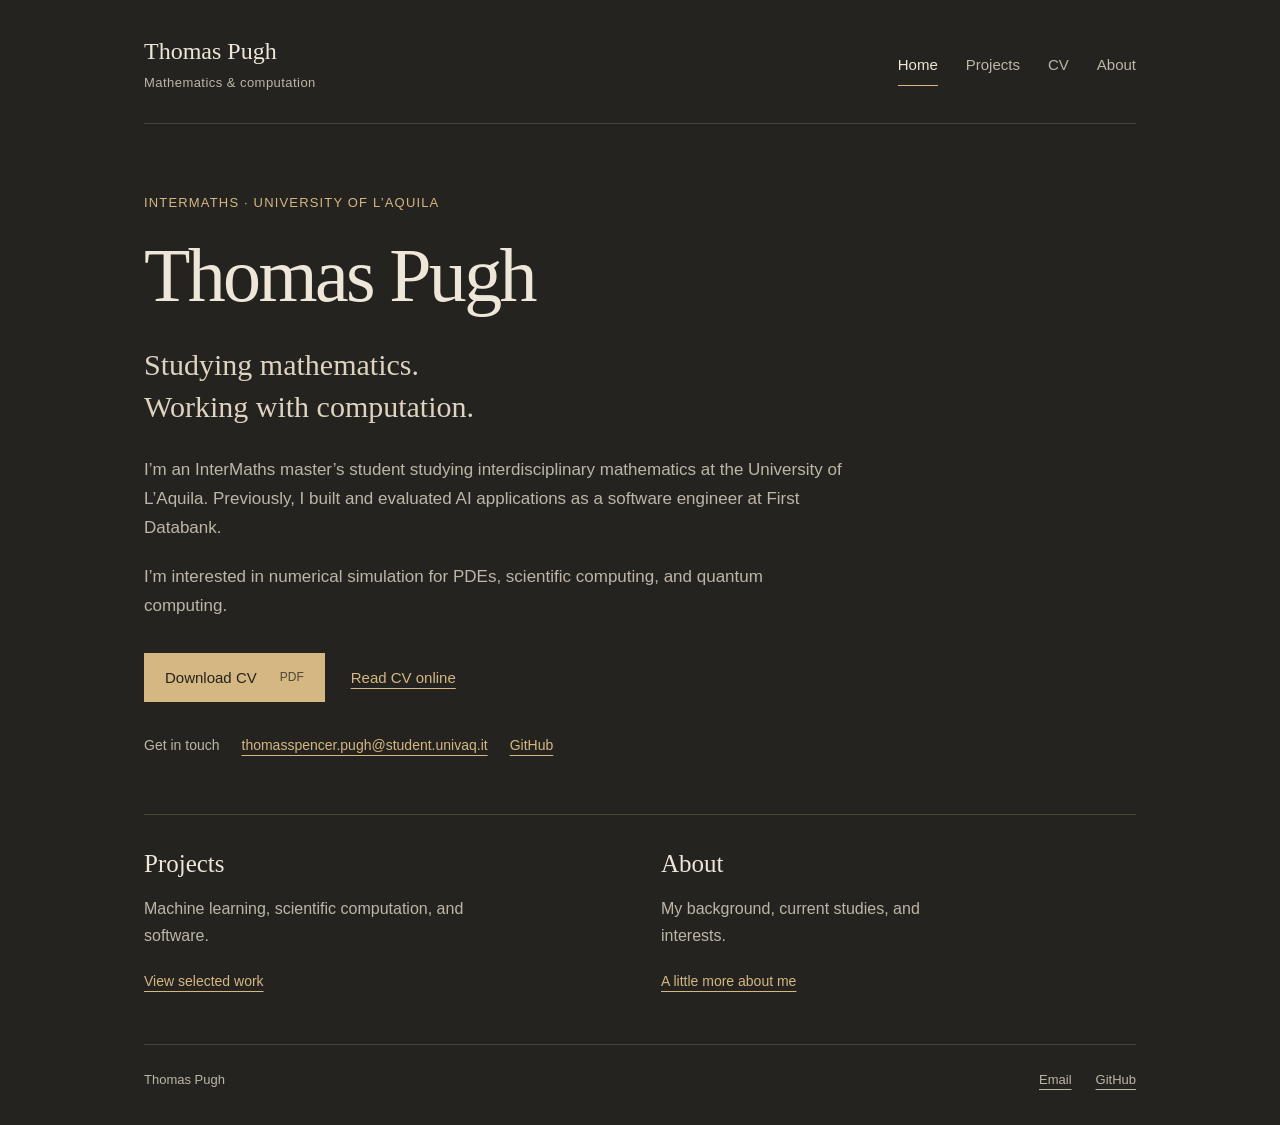
==== index.html @ 919f5cbb "Build simple professional website with public CV" ====
<!doctype html>
<html lang="en"><head><meta charset="utf-8"><meta name="viewport" content="width=device-width, initial-scale=1"><title>Home — Thomas Pugh</title><meta name="description" content="Thomas Pugh — InterMaths master’s student in interdisciplinary mathematics, with a background in software engineering and AI applications."><meta name="theme-color" content="#24231f"><link rel="icon" href="assets/favicon.svg" type="image/svg+xml"><link rel="stylesheet" href="style.css"></head>
<body><a class="skip" href="#main">Skip to content</a><div class="shell"><header><a class="wordmark" href="index.html">Thomas Pugh<span>Mathematics &amp; computation</span></a><nav aria-label="Main navigation"><a href="index.html" aria-current="page">Home</a><a href="projects.html">Projects</a><a href="cv.html">CV</a><a href="about.html">About</a></nav></header><main id="main"><section class="intro"><p class="eyebrow">InterMaths · University of L’Aquila</p><h1>Thomas Pugh</h1><p class="lead">Studying mathematics.<br>Working with computation.</p><p class="intro-copy">I’m an InterMaths master’s student studying interdisciplinary mathematics at the University of L’Aquila. Previously, I built and evaluated AI applications as a software engineer at First Databank.</p><p class="intro-copy">I’m interested in numerical simulation for PDEs, scientific computing, and quantum computing.</p><div class="actions"><a class="button" href="assets/Thomas-Pugh-CV.pdf" download>Download CV <span>PDF</span></a><a href="cv.html">Read CV online</a></div><div class="contact"><span>Get in touch</span><a href="mailto:thomasspencer.pugh@student.univaq.it">thomasspencer.pugh@student.univaq.it</a><a href="https://github.com/tspugh">GitHub</a></div></section><section class="home-links" aria-label="Explore"><a href="projects.html"><h2>Projects</h2><p>Machine learning, scientific computation, and software.</p><span>View selected work</span></a><a href="about.html"><h2>About</h2><p>My background, current studies, and interests.</p><span>A little more about me</span></a></section></main><footer><span>Thomas Pugh</span><div><a href="mailto:thomasspencer.pugh@student.univaq.it">Email</a><a href="https://github.com/tspugh">GitHub</a></div></footer></div></body></html>
---- style.css ----
:root{color-scheme:dark;--bg:#24231f;--panel:#2c2b26;--ink:#eee6d8;--muted:#bdb6a8;--accent:#d5b782;--rule:#48453b}*{box-sizing:border-box}html{scroll-behavior:smooth}body{margin:0;background:var(--bg);color:var(--ink);font:17px/1.7 -apple-system,BlinkMacSystemFont,"Segoe UI",sans-serif;-webkit-font-smoothing:antialiased}a{color:var(--accent);text-underline-offset:5px;text-decoration-thickness:1px}a:hover{color:#fff1d7}a:focus-visible{outline:2px solid var(--accent);outline-offset:6px;border-radius:2px}.shell{max-width:1080px;padding:0 44px;margin:auto}header{display:flex;align-items:center;justify-content:space-between;gap:32px;padding:35px 0 28px;border-bottom:1px solid var(--rule)}.wordmark{font-family:Georgia,serif;font-size:24px;color:var(--ink);text-decoration:none;line-height:1.35}.wordmark span{display:block;font:13px/1.8 -apple-system,BlinkMacSystemFont,"Segoe UI",sans-serif;letter-spacing:.035em;color:var(--muted);margin-top:4px}nav{display:flex;gap:28px}nav a{font-size:15px;text-decoration:none;color:var(--muted);padding:8px 0}nav a[aria-current=page]{color:var(--ink);border-bottom:1px solid var(--accent)}h1,h2,h3{font-family:Georgia,"Times New Roman",serif;font-weight:400;line-height:1.2}h1{font-size:clamp(42px,6vw,64px);letter-spacing:-.035em;margin:15px 0 24px}h2{font-size:28px;margin:0 0 16px}p{margin:0 0 20px}.eyebrow{font-size:13px;letter-spacing:.09em;text-transform:uppercase;color:var(--accent);margin:0 0 16px}.intro{padding:68px 0 56px;max-width:780px}.intro h1{font-size:clamp(54px,7vw,76px);margin-bottom:23px}.lead{font-family:Georgia,serif;font-size:30px;line-height:1.4;margin-bottom:28px;color:#ded3c0}.intro-copy{max-width:700px;color:var(--muted)}.actions{display:flex;align-items:center;gap:26px;margin:32px 0}.actions>a:not(.button){font-size:15px}.button{display:inline-flex;align-items:center;justify-content:center;gap:23px;padding:11px 20px;border:1px solid var(--accent);background:var(--accent);color:#24231f;text-decoration:none;font-size:15px;white-space:nowrap}.button span{font-size:12px;opacity:.75}.button:hover{background:#e5c99c;color:#151510}.contact{display:flex;flex-wrap:wrap;gap:7px 22px;font-size:14px}.contact>span{color:var(--muted)}.contact a{overflow-wrap:anywhere}.home-links{display:grid;grid-template-columns:1fr 1fr;gap:42px;border-top:1px solid var(--rule);padding:34px 0 48px}.home-links>a{text-decoration:none}.home-links h2{color:var(--ink);font-size:25px}.home-links p{font-size:16px;color:var(--muted);max-width:320px;margin-bottom:18px}.home-links span{font-size:14px;text-decoration:underline;text-underline-offset:5px}footer{border-top:1px solid var(--rule);padding:24px 0 34px;display:flex;justify-content:space-between;color:var(--muted);font-size:13px}footer div{display:flex;gap:24px}footer a{color:var(--muted)}.page-heading{padding:60px 0 32px;max-width:760px}.page-heading p:not(.eyebrow){color:var(--muted)}.page-heading h1{font-size:52px}.project-grid{display:grid;grid-template-columns:1fr 1fr;gap:22px;padding:0 0 64px}.card{border:1px solid var(--rule);background:var(--panel);padding:28px;display:flex;flex-direction:column}.card h2{font-size:26px}.card>p:not(.eyebrow){font-size:16px;color:var(--muted)}.card-foot{margin-top:auto;padding-top:16px;display:flex;align-items:flex-start;flex-direction:column;gap:17px;font-size:14px}.card-foot>span:first-child{font-size:13px;color:var(--muted)}.muted{color:var(--muted)}.prose{max-width:710px;color:var(--muted)}.prose .lead-small{font:25px/1.6 Georgia,serif;color:var(--ink)}.timeline{max-width:760px;margin:44px 0 64px;border-top:1px solid var(--rule);padding-top:30px}.timeline>div{display:grid;grid-template-columns:140px 1fr;gap:25px;padding:16px 0;border-bottom:1px solid var(--rule)}.timeline>div>span{font-size:14px;color:var(--accent)}.timeline p{font-size:16px;margin:0;color:var(--muted)}strong{font-weight:500;color:var(--ink)}.cv-heading{max-width:none;display:flex;justify-content:space-between;gap:24px;align-items:center}.cv{max-width:820px;padding-bottom:45px}.cv-section{border-top:1px solid var(--rule);padding:30px 0 14px}.cv-section h2{color:var(--accent);font-size:27px}.cv-line{font-size:16px;margin:12px 0}.cv-detail{font-size:16px;color:var(--muted);margin:10px 0 10px 18px;padding-left:12px;border-left:1px solid var(--rule)}.skip{position:absolute;left:-9999px;top:10px;background:var(--ink);color:var(--bg);padding:10px;z-index:10}.skip:focus{left:10px}@media(max-width:650px){.shell{padding:0 24px}header{align-items:flex-start;flex-direction:column;gap:19px;padding-top:25px}nav{gap:27px;width:100%}.intro{padding:43px 0 38px}.lead{font-size:26px}.contact{flex-direction:column;gap:10px}.home-links{gap:25px}.home-links h2{font-size:24px}.home-links p{font-size:15px}.project-grid{grid-template-columns:1fr}.page-heading{padding-top:42px}.page-heading h1{font-size:43px}.cv-heading{align-items:flex-start;flex-direction:column;gap:0;padding-bottom:30px}.timeline>div{grid-template-columns:95px 1fr;gap:16px}.card{padding:24px}.actions{gap:20px}.actions>a:not(.button){font-size:14px}}@media(prefers-reduced-motion:reduce){html{scroll-behavior:auto}}@media print{body{background:white;color:black;font-size:11pt}.shell{max-width:none;padding:0}header,footer,.skip,.button{display:none}.page-heading{padding:0}.cv-section{break-inside:avoid}.cv-line,.cv-detail,.cv-section h2{color:black}.cv-detail{border:0}.cv{max-width:none}}
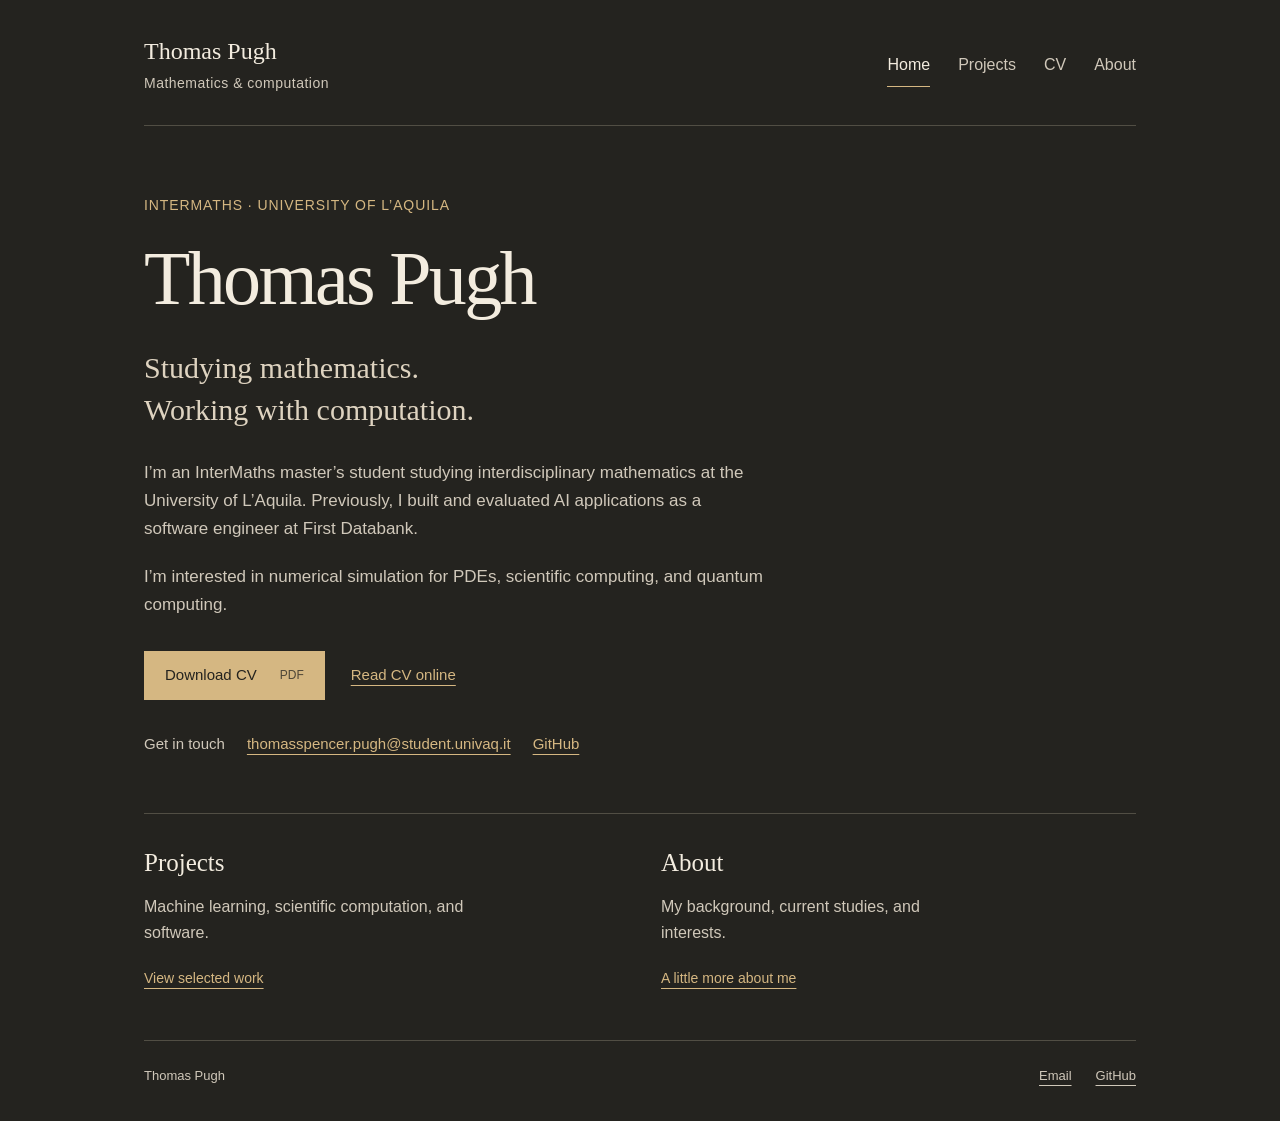
==== commit 502e9798: "Improve CV hierarchy and add illustrated project cards with Curie" ====
--- a/index.html
+++ b/index.html
@@ -1,3 +1,22 @@
 <!doctype html>
 <html lang="en"><head><meta charset="utf-8"><meta name="viewport" content="width=device-width, initial-scale=1"><title>Home — Thomas Pugh</title><meta name="description" content="Thomas Pugh — InterMaths master’s student in interdisciplinary mathematics, with a background in software engineering and AI applications."><meta name="theme-color" content="#24231f"><link rel="icon" href="assets/favicon.svg" type="image/svg+xml"><link rel="stylesheet" href="style.css"></head>
-<body><a class="skip" href="#main">Skip to content</a><div class="shell"><header><a class="wordmark" href="index.html">Thomas Pugh<span>Mathematics &amp; computation</span></a><nav aria-label="Main navigation"><a href="index.html" aria-current="page">Home</a><a href="projects.html">Projects</a><a href="cv.html">CV</a><a href="about.html">About</a></nav></header><main id="main"><section class="intro"><p class="eyebrow">InterMaths · University of L’Aquila</p><h1>Thomas Pugh</h1><p class="lead">Studying mathematics.<br>Working with computation.</p><p class="intro-copy">I’m an InterMaths master’s student studying interdisciplinary mathematics at the University of L’Aquila. Previously, I built and evaluated AI applications as a software engineer at First Databank.</p><p class="intro-copy">I’m interested in numerical simulation for PDEs, scientific computing, and quantum computing.</p><div class="actions"><a class="button" href="assets/Thomas-Pugh-CV.pdf" download>Download CV <span>PDF</span></a><a href="cv.html">Read CV online</a></div><div class="contact"><span>Get in touch</span><a href="mailto:thomasspencer.pugh@student.univaq.it">thomasspencer.pugh@student.univaq.it</a><a href="https://github.com/tspugh">GitHub</a></div></section><section class="home-links" aria-label="Explore"><a href="projects.html"><h2>Projects</h2><p>Machine learning, scientific computation, and software.</p><span>View selected work</span></a><a href="about.html"><h2>About</h2><p>My background, current studies, and interests.</p><span>A little more about me</span></a></section></main><footer><span>Thomas Pugh</span><div><a href="mailto:thomasspencer.pugh@student.univaq.it">Email</a><a href="https://github.com/tspugh">GitHub</a></div></footer></div></body></html>+<body><a class="skip" href="#main">Skip to content</a>
+<div class="shell">
+<header><a class="wordmark" href="index.html">Thomas Pugh<span>Mathematics &amp; computation</span></a>
+<nav aria-label="Main navigation"><a href="index.html" aria-current="page">Home</a><a href="projects.html">Projects</a><a href="cv.html">CV</a><a href="about.html">About</a></nav></header>
+<main id="main">
+<section class="intro">
+<p class="eyebrow">InterMaths · University of L’Aquila</p>
+<h1>Thomas Pugh</h1>
+<p class="lead">Studying mathematics.<br>Working with computation.</p>
+<p class="intro-copy">I’m an InterMaths master’s student studying interdisciplinary mathematics at the University of L’Aquila. Previously, I built and evaluated AI applications as a software engineer at First Databank.</p>
+<p class="intro-copy">I’m interested in numerical simulation for PDEs, scientific computing, and quantum computing.</p>
+<div class="actions"><a class="button" href="assets/Thomas-Pugh-CV.pdf" download>Download CV <span>PDF</span></a><a href="cv.html">Read CV online</a></div>
+<div class="contact"><span>Get in touch</span><a href="mailto:thomasspencer.pugh@student.univaq.it">thomasspencer.pugh@student.univaq.it</a><a href="https://github.com/tspugh">GitHub</a></div></section>
+<section class="home-links" aria-label="Explore"><a href="projects.html">
+<h2>Projects</h2>
+<p>Machine learning, scientific computation, and software.</p><span>View selected work</span></a><a href="about.html">
+<h2>About</h2>
+<p>My background, current studies, and interests.</p><span>A little more about me</span></a></section></main>
+<footer><span>Thomas Pugh</span>
+<div><a href="mailto:thomasspencer.pugh@student.univaq.it">Email</a><a href="https://github.com/tspugh">GitHub</a></div></footer></div></body></html>
--- a/style.css
+++ b/style.css
@@ -1 +1,8 @@
 :root{color-scheme:dark;--bg:#24231f;--panel:#2c2b26;--ink:#eee6d8;--muted:#bdb6a8;--accent:#d5b782;--rule:#48453b}*{box-sizing:border-box}html{scroll-behavior:smooth}body{margin:0;background:var(--bg);color:var(--ink);font:17px/1.7 -apple-system,BlinkMacSystemFont,"Segoe UI",sans-serif;-webkit-font-smoothing:antialiased}a{color:var(--accent);text-underline-offset:5px;text-decoration-thickness:1px}a:hover{color:#fff1d7}a:focus-visible{outline:2px solid var(--accent);outline-offset:6px;border-radius:2px}.shell{max-width:1080px;padding:0 44px;margin:auto}header{display:flex;align-items:center;justify-content:space-between;gap:32px;padding:35px 0 28px;border-bottom:1px solid var(--rule)}.wordmark{font-family:Georgia,serif;font-size:24px;color:var(--ink);text-decoration:none;line-height:1.35}.wordmark span{display:block;font:13px/1.8 -apple-system,BlinkMacSystemFont,"Segoe UI",sans-serif;letter-spacing:.035em;color:var(--muted);margin-top:4px}nav{display:flex;gap:28px}nav a{font-size:15px;text-decoration:none;color:var(--muted);padding:8px 0}nav a[aria-current=page]{color:var(--ink);border-bottom:1px solid var(--accent)}h1,h2,h3{font-family:Georgia,"Times New Roman",serif;font-weight:400;line-height:1.2}h1{font-size:clamp(42px,6vw,64px);letter-spacing:-.035em;margin:15px 0 24px}h2{font-size:28px;margin:0 0 16px}p{margin:0 0 20px}.eyebrow{font-size:13px;letter-spacing:.09em;text-transform:uppercase;color:var(--accent);margin:0 0 16px}.intro{padding:68px 0 56px;max-width:780px}.intro h1{font-size:clamp(54px,7vw,76px);margin-bottom:23px}.lead{font-family:Georgia,serif;font-size:30px;line-height:1.4;margin-bottom:28px;color:#ded3c0}.intro-copy{max-width:700px;color:var(--muted)}.actions{display:flex;align-items:center;gap:26px;margin:32px 0}.actions>a:not(.button){font-size:15px}.button{display:inline-flex;align-items:center;justify-content:center;gap:23px;padding:11px 20px;border:1px solid var(--accent);background:var(--accent);color:#24231f;text-decoration:none;font-size:15px;white-space:nowrap}.button span{font-size:12px;opacity:.75}.button:hover{background:#e5c99c;color:#151510}.contact{display:flex;flex-wrap:wrap;gap:7px 22px;font-size:14px}.contact>span{color:var(--muted)}.contact a{overflow-wrap:anywhere}.home-links{display:grid;grid-template-columns:1fr 1fr;gap:42px;border-top:1px solid var(--rule);padding:34px 0 48px}.home-links>a{text-decoration:none}.home-links h2{color:var(--ink);font-size:25px}.home-links p{font-size:16px;color:var(--muted);max-width:320px;margin-bottom:18px}.home-links span{font-size:14px;text-decoration:underline;text-underline-offset:5px}footer{border-top:1px solid var(--rule);padding:24px 0 34px;display:flex;justify-content:space-between;color:var(--muted);font-size:13px}footer div{display:flex;gap:24px}footer a{color:var(--muted)}.page-heading{padding:60px 0 32px;max-width:760px}.page-heading p:not(.eyebrow){color:var(--muted)}.page-heading h1{font-size:52px}.project-grid{display:grid;grid-template-columns:1fr 1fr;gap:22px;padding:0 0 64px}.card{border:1px solid var(--rule);background:var(--panel);padding:28px;display:flex;flex-direction:column}.card h2{font-size:26px}.card>p:not(.eyebrow){font-size:16px;color:var(--muted)}.card-foot{margin-top:auto;padding-top:16px;display:flex;align-items:flex-start;flex-direction:column;gap:17px;font-size:14px}.card-foot>span:first-child{font-size:13px;color:var(--muted)}.muted{color:var(--muted)}.prose{max-width:710px;color:var(--muted)}.prose .lead-small{font:25px/1.6 Georgia,serif;color:var(--ink)}.timeline{max-width:760px;margin:44px 0 64px;border-top:1px solid var(--rule);padding-top:30px}.timeline>div{display:grid;grid-template-columns:140px 1fr;gap:25px;padding:16px 0;border-bottom:1px solid var(--rule)}.timeline>div>span{font-size:14px;color:var(--accent)}.timeline p{font-size:16px;margin:0;color:var(--muted)}strong{font-weight:500;color:var(--ink)}.cv-heading{max-width:none;display:flex;justify-content:space-between;gap:24px;align-items:center}.cv{max-width:820px;padding-bottom:45px}.cv-section{border-top:1px solid var(--rule);padding:30px 0 14px}.cv-section h2{color:var(--accent);font-size:27px}.cv-line{font-size:16px;margin:12px 0}.cv-detail{font-size:16px;color:var(--muted);margin:10px 0 10px 18px;padding-left:12px;border-left:1px solid var(--rule)}.skip{position:absolute;left:-9999px;top:10px;background:var(--ink);color:var(--bg);padding:10px;z-index:10}.skip:focus{left:10px}@media(max-width:650px){.shell{padding:0 24px}header{align-items:flex-start;flex-direction:column;gap:19px;padding-top:25px}nav{gap:27px;width:100%}.intro{padding:43px 0 38px}.lead{font-size:26px}.contact{flex-direction:column;gap:10px}.home-links{gap:25px}.home-links h2{font-size:24px}.home-links p{font-size:15px}.project-grid{grid-template-columns:1fr}.page-heading{padding-top:42px}.page-heading h1{font-size:43px}.cv-heading{align-items:flex-start;flex-direction:column;gap:0;padding-bottom:30px}.timeline>div{grid-template-columns:95px 1fr;gap:16px}.card{padding:24px}.actions{gap:20px}.actions>a:not(.button){font-size:14px}}@media(prefers-reduced-motion:reduce){html{scroll-behavior:auto}}@media print{body{background:white;color:black;font-size:11pt}.shell{max-width:none;padding:0}header,footer,.skip,.button{display:none}.page-heading{padding:0}.cv-section{break-inside:avoid}.cv-line,.cv-detail,.cv-section h2{color:black}.cv-detail{border:0}.cv{max-width:none}}
+
+/* Readability: stronger hierarchy, shorter lines, and grouped entries. */
+:root{--ink:#f3ecdf;--muted:#d0c8ba;--panel:#2e2d28;--rule:#514e44}
+body{line-height:1.65}.intro-copy,.prose{max-width:66ch}.eyebrow{font-size:14px;letter-spacing:.065em}.wordmark span{font-size:14px}.contact{font-size:15px}strong{font-weight:650}.page-heading{padding-bottom:24px}nav a{font-size:16px}.cv{max-width:none}.cv-jumps{display:flex;flex-wrap:wrap;gap:10px 24px;border-top:1px solid var(--rule);border-bottom:1px solid var(--rule);padding:16px 0;margin:0 0 36px}.cv-jumps a{padding:2px 0;color:var(--accent);font-size:15px;text-decoration:underline}.cv-section{border:0;padding:0;margin:0 0 44px;scroll-margin-top:24px}.cv-section>h2{font:600 24px/1.3 -apple-system,BlinkMacSystemFont,"Segoe UI",sans-serif;color:var(--ink);margin-bottom:18px}.cv-card{background:var(--panel);border:1px solid var(--rule);padding:26px 28px;margin:0 0 18px;border-radius:5px}.entry-heading{display:flex;justify-content:space-between;align-items:baseline;gap:14px 24px}.entry-heading h3{font:650 19px/1.45 -apple-system,BlinkMacSystemFont,"Segoe UI",sans-serif;margin:0;max-width:40ch}.date{font-size:14px;color:var(--accent);flex-shrink:0;background:#37342b;border:1px solid #62563f;padding:4px 10px;border-radius:4px;white-space:nowrap}.entry-subtitle{font-size:16px;margin:8px 0 0;color:var(--ink);font-weight:500}.cv-card ul{margin:18px 0 0;padding-left:22px;max-width:72ch;color:var(--muted);font-size:16px;line-height:1.7}.cv-card li{padding-left:4px;margin:0 0 10px}.cv-card li:last-child{margin-bottom:0}.cv-card li::marker{color:var(--accent)}.role-history{margin:18px 0 0;max-width:72ch}.role-history>div{display:flex;justify-content:space-between;gap:20px;padding:10px 0;border-top:1px solid var(--rule)}.role-history dt{font-size:16px;font-weight:600}.role-history dd{margin:0;font-size:14px;color:var(--muted)}.skill-list{margin:0;border:1px solid var(--rule);border-radius:5px;background:var(--panel);padding:6px 28px}.skill-list>div{padding:20px 0;border-bottom:1px solid var(--rule)}.skill-list>div:last-child{border:0}.skill-list dt{font-weight:650;margin-bottom:7px}.skill-list dd{margin:0;max-width:70ch;font-size:16px;color:var(--muted)}.card h2{font:600 23px/1.35 -apple-system,BlinkMacSystemFont,"Segoe UI",sans-serif}.card .eyebrow{font-size:13px}.card-foot>span:first-child{font-size:14px}.card{border-radius:5px;overflow:hidden}.project-image{width:calc(100% + 56px);max-width:none;height:150px;object-fit:cover;margin:-28px -28px 26px;display:block;background:#e9dfcf}.card-foot a{font-size:15px}
+@media(max-width:900px){.entry-heading{flex-direction:column;align-items:flex-start;gap:10px}.entry-heading h3{max-width:none}.cv-card{padding:24px}.cv-jumps{gap:12px 22px}}
+@media(max-width:650px){.cv-card{padding:20px}.cv-section>h2{font-size:22px}.entry-heading h3{font-size:18px}.date{white-space:normal}.role-history>div{flex-direction:column;gap:3px}.project-image{width:calc(100% + 48px);margin:-24px -24px 24px;height:145px}.skill-list{padding:0 20px}.cv-jumps{gap:10px 20px}.card .eyebrow{font-size:14px}.cv-heading h1{font-size:39px}}
+@media print{.cv-jumps{display:none}.cv-card,.skill-list{background:white;color:black;border-color:#ccc;break-inside:avoid}.entry-subtitle,.cv-card ul,.skill-list dd,.role-history dd{color:#222}.date{background:white;color:#333;border-color:#ccc}.cv-section>h2{color:black}.cv-section{break-inside:auto}.entry-heading{flex-direction:row}}
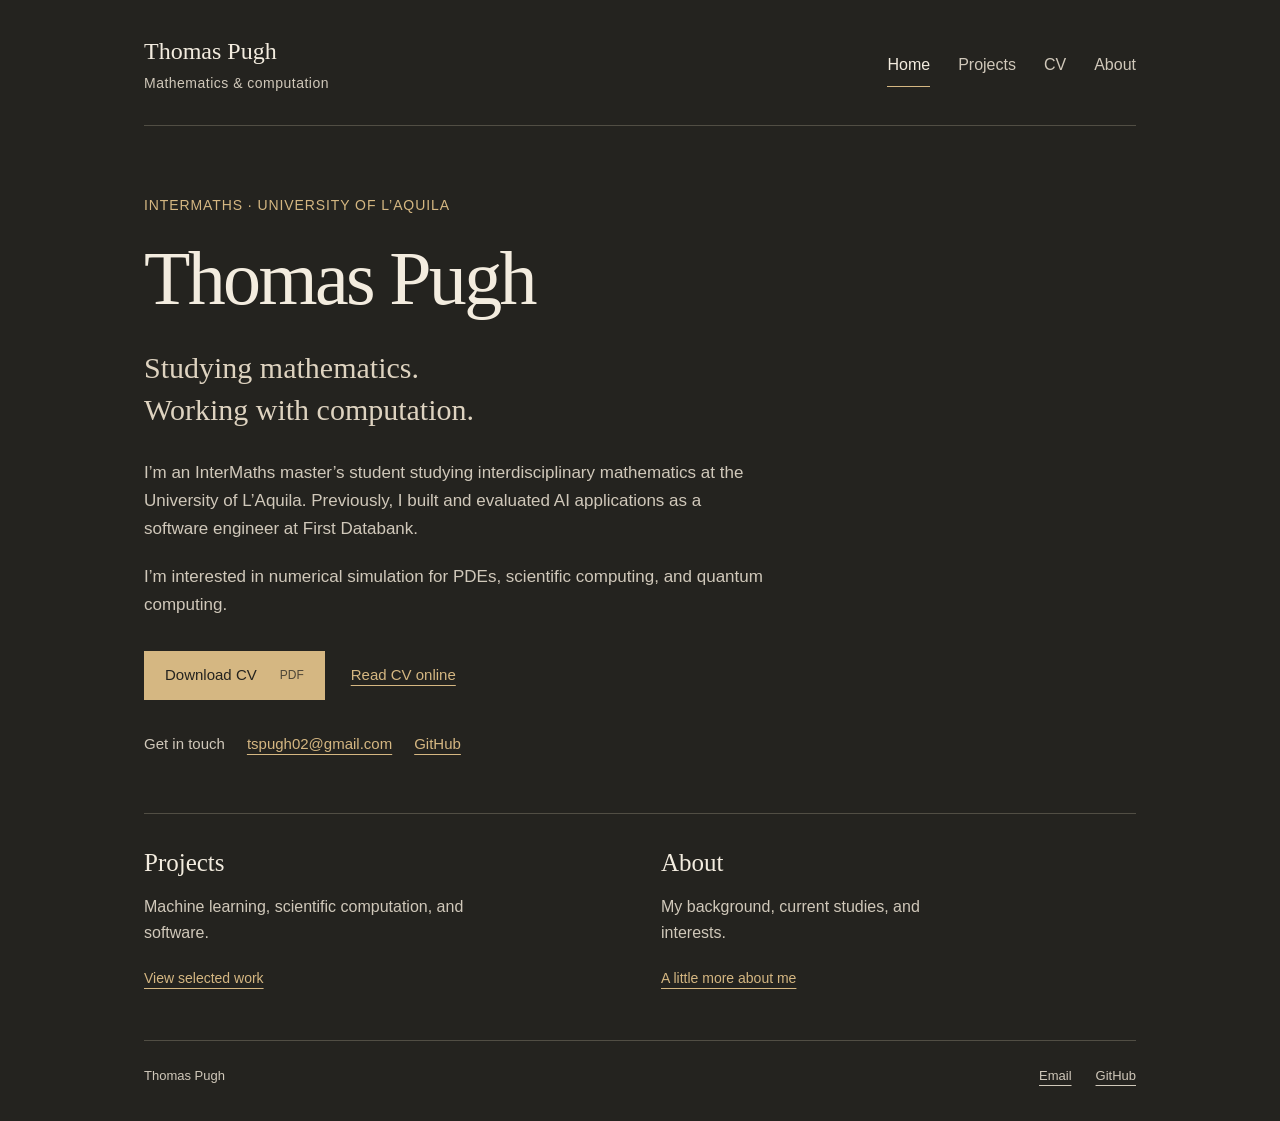
==== commit 06f822be: "Update public contact email to tspugh02@gmail.com" ====
--- a/index.html
+++ b/index.html
@@ -12,11 +12,11 @@
 <p class="intro-copy">I’m an InterMaths master’s student studying interdisciplinary mathematics at the University of L’Aquila. Previously, I built and evaluated AI applications as a software engineer at First Databank.</p>
 <p class="intro-copy">I’m interested in numerical simulation for PDEs, scientific computing, and quantum computing.</p>
 <div class="actions"><a class="button" href="assets/Thomas-Pugh-CV.pdf" download>Download CV <span>PDF</span></a><a href="cv.html">Read CV online</a></div>
-<div class="contact"><span>Get in touch</span><a href="mailto:thomasspencer.pugh@student.univaq.it">thomasspencer.pugh@student.univaq.it</a><a href="https://github.com/tspugh">GitHub</a></div></section>
+<div class="contact"><span>Get in touch</span><a href="mailto:tspugh02@gmail.com">tspugh02@gmail.com</a><a href="https://github.com/tspugh">GitHub</a></div></section>
 <section class="home-links" aria-label="Explore"><a href="projects.html">
 <h2>Projects</h2>
 <p>Machine learning, scientific computation, and software.</p><span>View selected work</span></a><a href="about.html">
 <h2>About</h2>
 <p>My background, current studies, and interests.</p><span>A little more about me</span></a></section></main>
 <footer><span>Thomas Pugh</span>
-<div><a href="mailto:thomasspencer.pugh@student.univaq.it">Email</a><a href="https://github.com/tspugh">GitHub</a></div></footer></div></body></html>+<div><a href="mailto:tspugh02@gmail.com">Email</a><a href="https://github.com/tspugh">GitHub</a></div></footer></div></body></html>
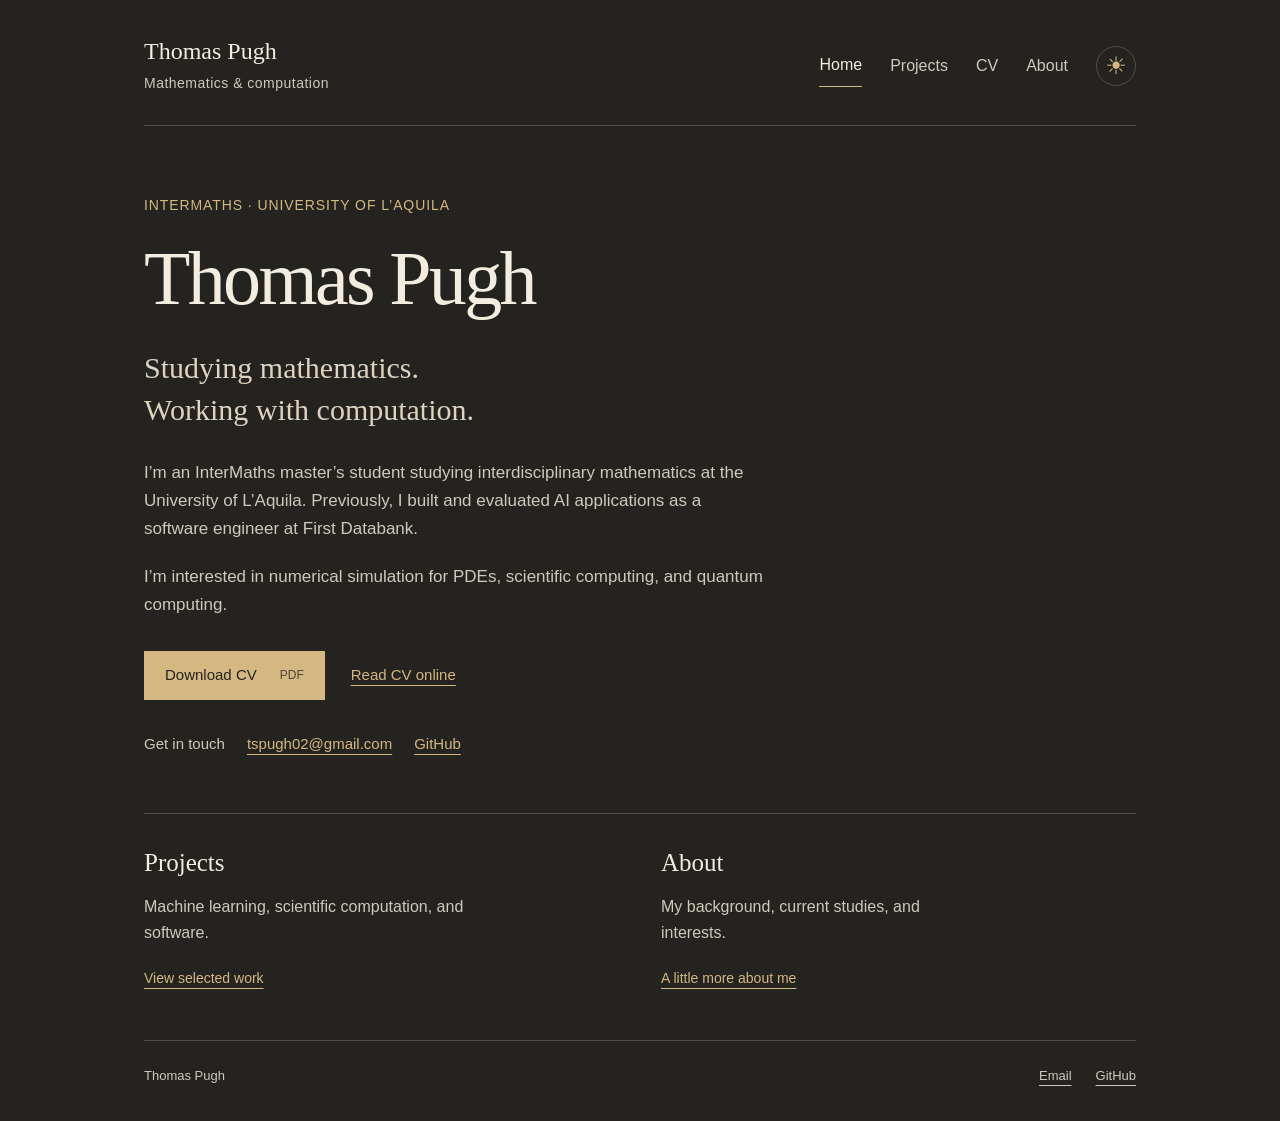
==== commit dc8fef02: "Add warm light theme with persistent theme toggle" ====
--- a/index.html
+++ b/index.html
@@ -1,9 +1,9 @@
 <!doctype html>
-<html lang="en"><head><meta charset="utf-8"><meta name="viewport" content="width=device-width, initial-scale=1"><title>Home — Thomas Pugh</title><meta name="description" content="Thomas Pugh — InterMaths master’s student in interdisciplinary mathematics, with a background in software engineering and AI applications."><meta name="theme-color" content="#24231f"><link rel="icon" href="assets/favicon.svg" type="image/svg+xml"><link rel="stylesheet" href="style.css"></head>
+<html lang="en"><head><meta charset="utf-8"><meta name="viewport" content="width=device-width, initial-scale=1"><title>Home — Thomas Pugh</title><meta name="description" content="Thomas Pugh — InterMaths master’s student in interdisciplinary mathematics, with a background in software engineering and AI applications."><meta name="theme-color" content="#24231f"><link rel="icon" href="assets/favicon.svg" type="image/svg+xml"><script src="theme.js"></script><link rel="stylesheet" href="style.css"></head>
 <body><a class="skip" href="#main">Skip to content</a>
 <div class="shell">
 <header><a class="wordmark" href="index.html">Thomas Pugh<span>Mathematics &amp; computation</span></a>
-<nav aria-label="Main navigation"><a href="index.html" aria-current="page">Home</a><a href="projects.html">Projects</a><a href="cv.html">CV</a><a href="about.html">About</a></nav></header>
+<nav aria-label="Main navigation"><a href="index.html" aria-current="page">Home</a><a href="projects.html">Projects</a><a href="cv.html">CV</a><a href="about.html">About</a><button class="theme-toggle" type="button" aria-label="Switch to light mode" hidden><span aria-hidden="true">☀</span></button></nav></header>
 <main id="main">
 <section class="intro">
 <p class="eyebrow">InterMaths · University of L’Aquila</p>
--- a/style.css
+++ b/style.css
@@ -2,7 +2,65 @@
 
 /* Readability: stronger hierarchy, shorter lines, and grouped entries. */
 :root{--ink:#f3ecdf;--muted:#d0c8ba;--panel:#2e2d28;--rule:#514e44}
-body{line-height:1.65}.intro-copy,.prose{max-width:66ch}.eyebrow{font-size:14px;letter-spacing:.065em}.wordmark span{font-size:14px}.contact{font-size:15px}strong{font-weight:650}.page-heading{padding-bottom:24px}nav a{font-size:16px}.cv{max-width:none}.cv-jumps{display:flex;flex-wrap:wrap;gap:10px 24px;border-top:1px solid var(--rule);border-bottom:1px solid var(--rule);padding:16px 0;margin:0 0 36px}.cv-jumps a{padding:2px 0;color:var(--accent);font-size:15px;text-decoration:underline}.cv-section{border:0;padding:0;margin:0 0 44px;scroll-margin-top:24px}.cv-section>h2{font:600 24px/1.3 -apple-system,BlinkMacSystemFont,"Segoe UI",sans-serif;color:var(--ink);margin-bottom:18px}.cv-card{background:var(--panel);border:1px solid var(--rule);padding:26px 28px;margin:0 0 18px;border-radius:5px}.entry-heading{display:flex;justify-content:space-between;align-items:baseline;gap:14px 24px}.entry-heading h3{font:650 19px/1.45 -apple-system,BlinkMacSystemFont,"Segoe UI",sans-serif;margin:0;max-width:40ch}.date{font-size:14px;color:var(--accent);flex-shrink:0;background:#37342b;border:1px solid #62563f;padding:4px 10px;border-radius:4px;white-space:nowrap}.entry-subtitle{font-size:16px;margin:8px 0 0;color:var(--ink);font-weight:500}.cv-card ul{margin:18px 0 0;padding-left:22px;max-width:72ch;color:var(--muted);font-size:16px;line-height:1.7}.cv-card li{padding-left:4px;margin:0 0 10px}.cv-card li:last-child{margin-bottom:0}.cv-card li::marker{color:var(--accent)}.role-history{margin:18px 0 0;max-width:72ch}.role-history>div{display:flex;justify-content:space-between;gap:20px;padding:10px 0;border-top:1px solid var(--rule)}.role-history dt{font-size:16px;font-weight:600}.role-history dd{margin:0;font-size:14px;color:var(--muted)}.skill-list{margin:0;border:1px solid var(--rule);border-radius:5px;background:var(--panel);padding:6px 28px}.skill-list>div{padding:20px 0;border-bottom:1px solid var(--rule)}.skill-list>div:last-child{border:0}.skill-list dt{font-weight:650;margin-bottom:7px}.skill-list dd{margin:0;max-width:70ch;font-size:16px;color:var(--muted)}.card h2{font:600 23px/1.35 -apple-system,BlinkMacSystemFont,"Segoe UI",sans-serif}.card .eyebrow{font-size:13px}.card-foot>span:first-child{font-size:14px}.card{border-radius:5px;overflow:hidden}.project-image{width:calc(100% + 56px);max-width:none;height:150px;object-fit:cover;margin:-28px -28px 26px;display:block;background:#e9dfcf}.card-foot a{font-size:15px}
+body{line-height:1.65}.intro-copy,.prose{max-width:66ch}.eyebrow{font-size:14px;letter-spacing:.065em}.wordmark span{font-size:14px}.contact{font-size:15px}strong{font-weight:650}.page-heading{padding-bottom:24px}nav a{font-size:16px}.cv{max-width:none}.cv-jumps{display:flex;flex-wrap:wrap;gap:10px 24px;border-top:1px solid var(--rule);border-bottom:1px solid var(--rule);padding:16px 0;margin:0 0 36px}.cv-jumps a{padding:2px 0;color:var(--accent);font-size:15px;text-decoration:underline}.cv-section{border:0;padding:0;margin:0 0 44px;scroll-margin-top:24px}.cv-section>h2{font:600 24px/1.3 -apple-system,BlinkMacSystemFont,"Segoe UI",sans-serif;color:var(--ink);margin-bottom:18px}.cv-card{background:var(--panel);border:1px solid var(--rule);padding:26px 28px;margin:0 0 18px;border-radius:5px}.entry-heading{display:flex;justify-content:space-between;align-items:baseline;gap:14px 24px}.entry-heading h3{font:650 19px/1.45 -apple-system,BlinkMacSystemFont,"Segoe UI",sans-serif;margin:0;max-width:40ch}.date{font-size:14px;color:var(--accent);flex-shrink:0;background:#37342b;border:1px solid #62563f;padding:4px 10px;border-radius:4px;white-space:nowrap}.entry-subtitle{font-size:16px;margin:8px 0 0;color:var(--ink);font-weight:500}.cv-card ul{margin:18px 0 0;padding-left:22px;max-width:72ch;color:var(--muted);font-size:16px;line-height:1.7}.cv-card li{padding-left:4px;margin:0 0 10px}.cv-card li:last-child{margin-bottom:0}.cv-card li::marker{color:var(--accent)}.role-history{margin:18px 0 0;max-width:72ch}.role-history>div{display:flex;justify-content:space-between;gap:20px;padding:10px 0;border-top:1px solid var(--rule)}.role-history dt{font-size:16px;font-weight:600}.role-history dd{margin:0;font-size:14px;color:var(--muted)}.skill-list{margin:0;border:1px solid var(--rule);border-radius:5px;background:var(--panel);padding:6px 28px}.skill-list>div{padding:20px 0;border-bottom:1px solid var(--rule)}.skill-list>div:last-child{border:0}.skill-list dt{font-weight:650;margin-bottom:7px}.skill-list dd{margin:0;max-width:70ch;font-size:16px;color:var(--muted)}.card h2{font:600 23px/1.35 -apple-system,BlinkMacSystemFont,"Segoe UI",sans-serif}.card .eyebrow{font-size:13px}.card-foot>span:first-child{font-size:14px}.card{border-radius:5px;overflow:hidden}.project-image{width:calc(100% + 56px);max-width:none;height:auto;aspect-ratio:3 / 2;object-fit:contain;flex-shrink:0;margin:-28px -28px 26px;display:block;background:#e9dfcf}.card-foot a{font-size:15px}
 @media(max-width:900px){.entry-heading{flex-direction:column;align-items:flex-start;gap:10px}.entry-heading h3{max-width:none}.cv-card{padding:24px}.cv-jumps{gap:12px 22px}}
-@media(max-width:650px){.cv-card{padding:20px}.cv-section>h2{font-size:22px}.entry-heading h3{font-size:18px}.date{white-space:normal}.role-history>div{flex-direction:column;gap:3px}.project-image{width:calc(100% + 48px);margin:-24px -24px 24px;height:145px}.skill-list{padding:0 20px}.cv-jumps{gap:10px 20px}.card .eyebrow{font-size:14px}.cv-heading h1{font-size:39px}}
+@media(max-width:650px){.cv-card{padding:20px}.cv-section>h2{font-size:22px}.entry-heading h3{font-size:18px}.date{white-space:normal}.role-history>div{flex-direction:column;gap:3px}.project-image{width:calc(100% + 48px);margin:-24px -24px 24px;height:auto}.skill-list{padding:0 20px}.cv-jumps{gap:10px 20px}.card .eyebrow{font-size:14px}.cv-heading h1{font-size:39px}}
 @media print{.cv-jumps{display:none}.cv-card,.skill-list{background:white;color:black;border-color:#ccc;break-inside:avoid}.entry-subtitle,.cv-card ul,.skill-list dd,.role-history dd{color:#222}.date{background:white;color:#333;border-color:#ccc}.cv-section>h2{color:black}.cv-section{break-inside:auto}.entry-heading{flex-direction:row}}
+
+/* Persistent CV navigation and print layout. */
+.print-contact{display:none}
+.cv-jumps{position:sticky;top:0;z-index:5;background:var(--bg);box-shadow:0 6px 12px #24231f22}
+.cv-section{scroll-margin-top:90px}
+@media(max-width:650px){
+ .cv-jumps{flex-wrap:nowrap;overflow-x:auto;gap:22px;padding:12px 0;scrollbar-width:thin;overscroll-behavior-x:contain}
+ .cv-jumps a{flex:none;white-space:nowrap}
+ .cv-section{scroll-margin-top:84px}
+}
+@media print{
+ @page{size:A4;margin:14mm 15mm}
+ :root{color-scheme:light;--ink:#111;--muted:#333;--accent:#333;--rule:#ccc}
+ html,body{background:#fff!important;color:#111!important;font-size:10pt;line-height:1.4}
+ .print-contact{display:block;border-bottom:1px solid #999;padding-bottom:8pt;margin-bottom:12pt}
+ .print-contact strong{display:block;font:700 18pt/1.3 Georgia,serif;color:#111}
+ .print-contact span{display:block;font-size:9pt;margin-top:3pt}
+ .cv-heading{display:block;margin:0;padding:0}.cv-heading .eyebrow{display:none}
+ .cv-heading h1{font-size:21pt;margin:0 0 14pt}
+ .cv-jumps,header,footer,.skip,.button{display:none!important}
+ .cv{padding:0}.cv-section{margin:0 0 16pt;break-inside:auto}
+ .cv-section>h2{font-size:13pt;color:#111;margin:0 0 8pt;break-after:avoid}
+ .cv-card{padding:10pt 12pt;margin:0 0 9pt;border:1px solid #ccc;border-radius:0;background:#fff;break-inside:avoid}
+ .entry-heading{display:flex;flex-direction:row;align-items:baseline;gap:12pt}
+ .entry-heading h3{font-size:11pt;line-height:1.35;max-width:38ch;color:#111}
+ .date{font-size:8pt;padding:2pt 4pt;border-color:#ccc;color:#333;background:#fff;white-space:normal}
+ .entry-subtitle{font-size:9.5pt;line-height:1.4;margin-top:5pt;color:#222}
+ .cv-card ul{font-size:9.5pt;line-height:1.4;max-width:none;margin-top:8pt;padding-left:14pt;color:#222}
+ .cv-card li{margin-bottom:4pt;padding-left:1pt}.cv-card li::marker{color:#333}
+ .role-history{margin-top:8pt;max-width:none}.role-history>div{flex-direction:row;padding:5pt 0}
+ .role-history dt{font-size:9.5pt}.role-history dd{font-size:9pt;color:#333}
+ .skill-list{padding:0 12pt;break-inside:avoid;background:#fff}
+ .skill-list>div{padding:8pt 0}.skill-list dt{font-size:10pt;margin-bottom:3pt}
+ .skill-list dd{font-size:9.5pt;line-height:1.4;max-width:none;color:#222}
+}
+
+@media print{.section-lead{break-inside:avoid;page-break-inside:avoid}.cv-section>h2,.section-lead>h2{font-size:13pt;color:#111;margin:0 0 8pt;break-after:avoid;page-break-after:avoid}}
+.section-lead>h2{font:600 24px/1.3 -apple-system,BlinkMacSystemFont,"Segoe UI",sans-serif;color:var(--ink);margin-bottom:18px}
+@media print{.section-lead>h2{font-size:13pt;margin-bottom:8pt;color:#111}}
+
+/* Optional light palette; the existing dark theme remains the default. */
+.theme-toggle{align-self:center;flex:none;width:40px;height:40px;padding:0;border:1px solid var(--rule);border-radius:50%;background:transparent;color:var(--accent);font:24px/1 system-ui,sans-serif;cursor:pointer}
+.theme-toggle:hover{background:var(--panel);color:var(--ink)}
+.theme-toggle:focus-visible{outline:2px solid var(--accent);outline-offset:4px}
+.theme-toggle[hidden]{display:none}
+header nav{align-items:center}
+@media screen{
+ :root[data-theme="light"]{color-scheme:light;--bg:#f5f1e8;--panel:#fffcf6;--ink:#292720;--muted:#686257;--accent:#806438;--rule:#d8d0c1}
+ [data-theme="light"] a:hover{color:#594322}
+ [data-theme="light"] .lead{color:#49463e}
+ [data-theme="light"] .button{color:#fff}
+ [data-theme="light"] .button:hover{background:#69512d;color:#fff}
+ [data-theme="light"] .date{background:#eee7db;border-color:#d8d0c1;color:#686257}
+ [data-theme="light"] .cv-card ul{color:#49463e}
+ [data-theme="light"] .cv-jumps{box-shadow:0 6px 12px #2927200a}
+}
+@media(max-width:650px){header nav{gap:20px}.theme-toggle{margin-left:auto;width:36px;height:36px}}
+@media print{.theme-toggle{display:none!important}}
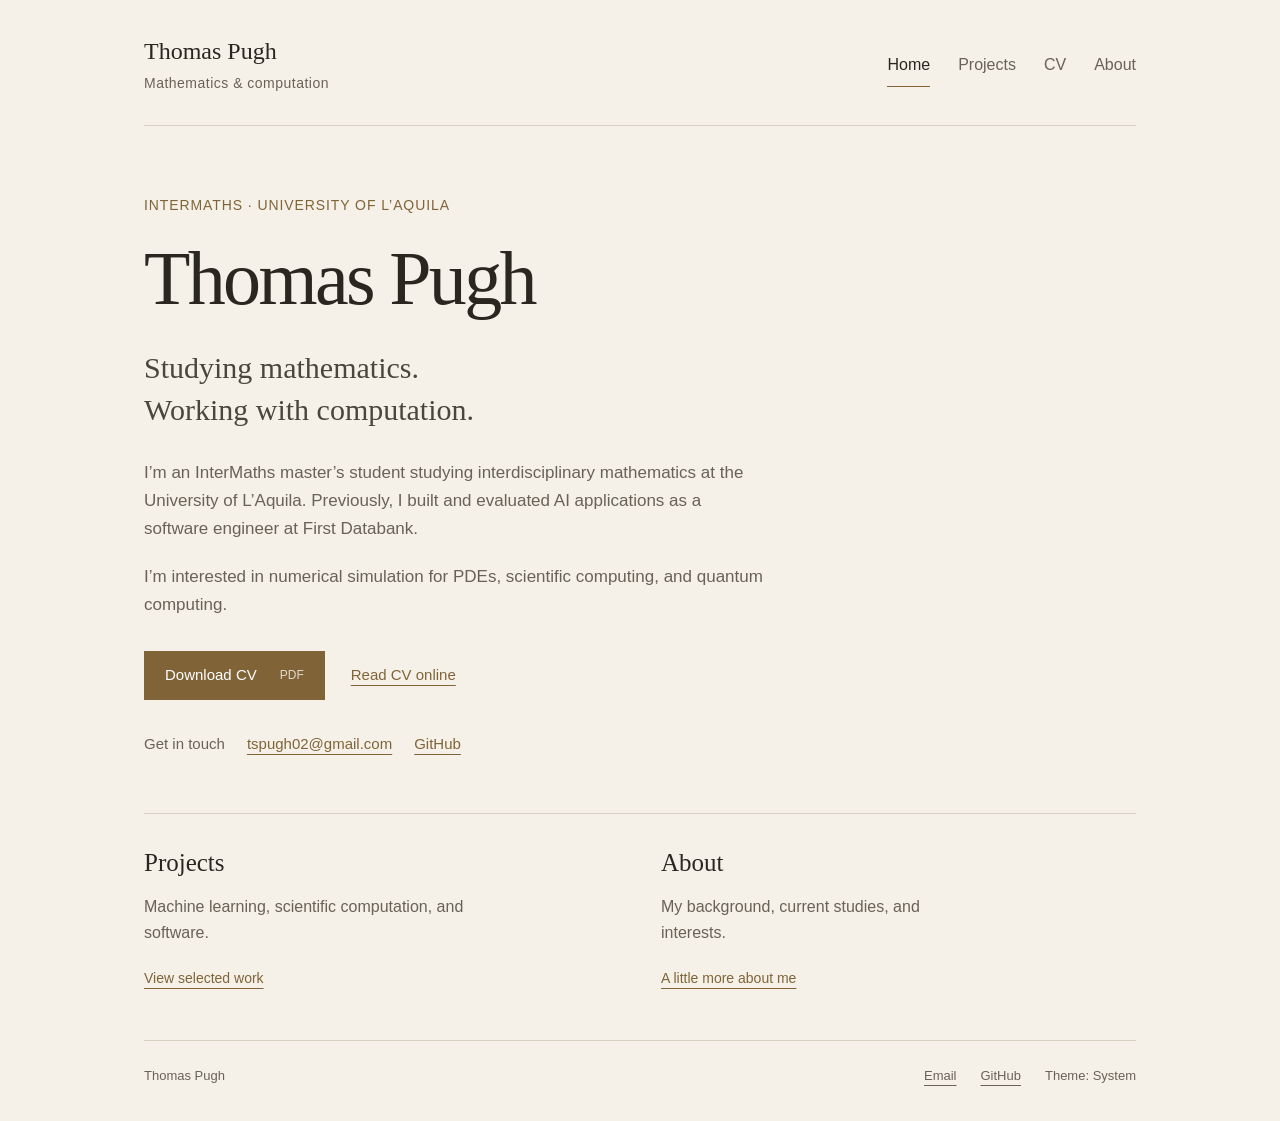
==== commit a318bb89: "Move theme control to footer and default to system appearance" ====
--- a/index.html
+++ b/index.html
@@ -3,7 +3,7 @@
 <body><a class="skip" href="#main">Skip to content</a>
 <div class="shell">
 <header><a class="wordmark" href="index.html">Thomas Pugh<span>Mathematics &amp; computation</span></a>
-<nav aria-label="Main navigation"><a href="index.html" aria-current="page">Home</a><a href="projects.html">Projects</a><a href="cv.html">CV</a><a href="about.html">About</a><button class="theme-toggle" type="button" aria-label="Switch to light mode" hidden><span aria-hidden="true">☀</span></button></nav></header>
+<nav aria-label="Main navigation"><a href="index.html" aria-current="page">Home</a><a href="projects.html">Projects</a><a href="cv.html">CV</a><a href="about.html">About</a></nav></header>
 <main id="main">
 <section class="intro">
 <p class="eyebrow">InterMaths · University of L’Aquila</p>
@@ -19,4 +19,4 @@
 <h2>About</h2>
 <p>My background, current studies, and interests.</p><span>A little more about me</span></a></section></main>
 <footer><span>Thomas Pugh</span>
-<div><a href="mailto:tspugh02@gmail.com">Email</a><a href="https://github.com/tspugh">GitHub</a></div></footer></div></body></html>+<div><a href="mailto:tspugh02@gmail.com">Email</a><a href="https://github.com/tspugh">GitHub</a><button class="theme-toggle" type="button" hidden>Theme: System</button></div></footer></div></body></html>
--- a/style.css
+++ b/style.css
@@ -46,12 +46,12 @@
 .section-lead>h2{font:600 24px/1.3 -apple-system,BlinkMacSystemFont,"Segoe UI",sans-serif;color:var(--ink);margin-bottom:18px}
 @media print{.section-lead>h2{font-size:13pt;margin-bottom:8pt;color:#111}}
 
-/* Optional light palette; the existing dark theme remains the default. */
-.theme-toggle{align-self:center;flex:none;width:40px;height:40px;padding:0;border:1px solid var(--rule);border-radius:50%;background:transparent;color:var(--accent);font:24px/1 system-ui,sans-serif;cursor:pointer}
-.theme-toggle:hover{background:var(--panel);color:var(--ink)}
+/* Theme control and light palette. */
+ .theme-toggle{padding:0;border:0;background:transparent;color:var(--muted);font:inherit;cursor:pointer;text-underline-offset:5px}
+.theme-toggle:hover{color:var(--ink);text-decoration:underline}
 .theme-toggle:focus-visible{outline:2px solid var(--accent);outline-offset:4px}
 .theme-toggle[hidden]{display:none}
-header nav{align-items:center}
+footer{gap:12px;flex-wrap:wrap}footer div{align-items:center;flex-wrap:wrap;gap:12px 24px}
 @media screen{
  :root[data-theme="light"]{color-scheme:light;--bg:#f5f1e8;--panel:#fffcf6;--ink:#292720;--muted:#686257;--accent:#806438;--rule:#d8d0c1}
  [data-theme="light"] a:hover{color:#594322}
@@ -62,5 +62,5 @@
  [data-theme="light"] .cv-card ul{color:#49463e}
  [data-theme="light"] .cv-jumps{box-shadow:0 6px 12px #2927200a}
 }
-@media(max-width:650px){header nav{gap:20px}.theme-toggle{margin-left:auto;width:36px;height:36px}}
+
 @media print{.theme-toggle{display:none!important}}
